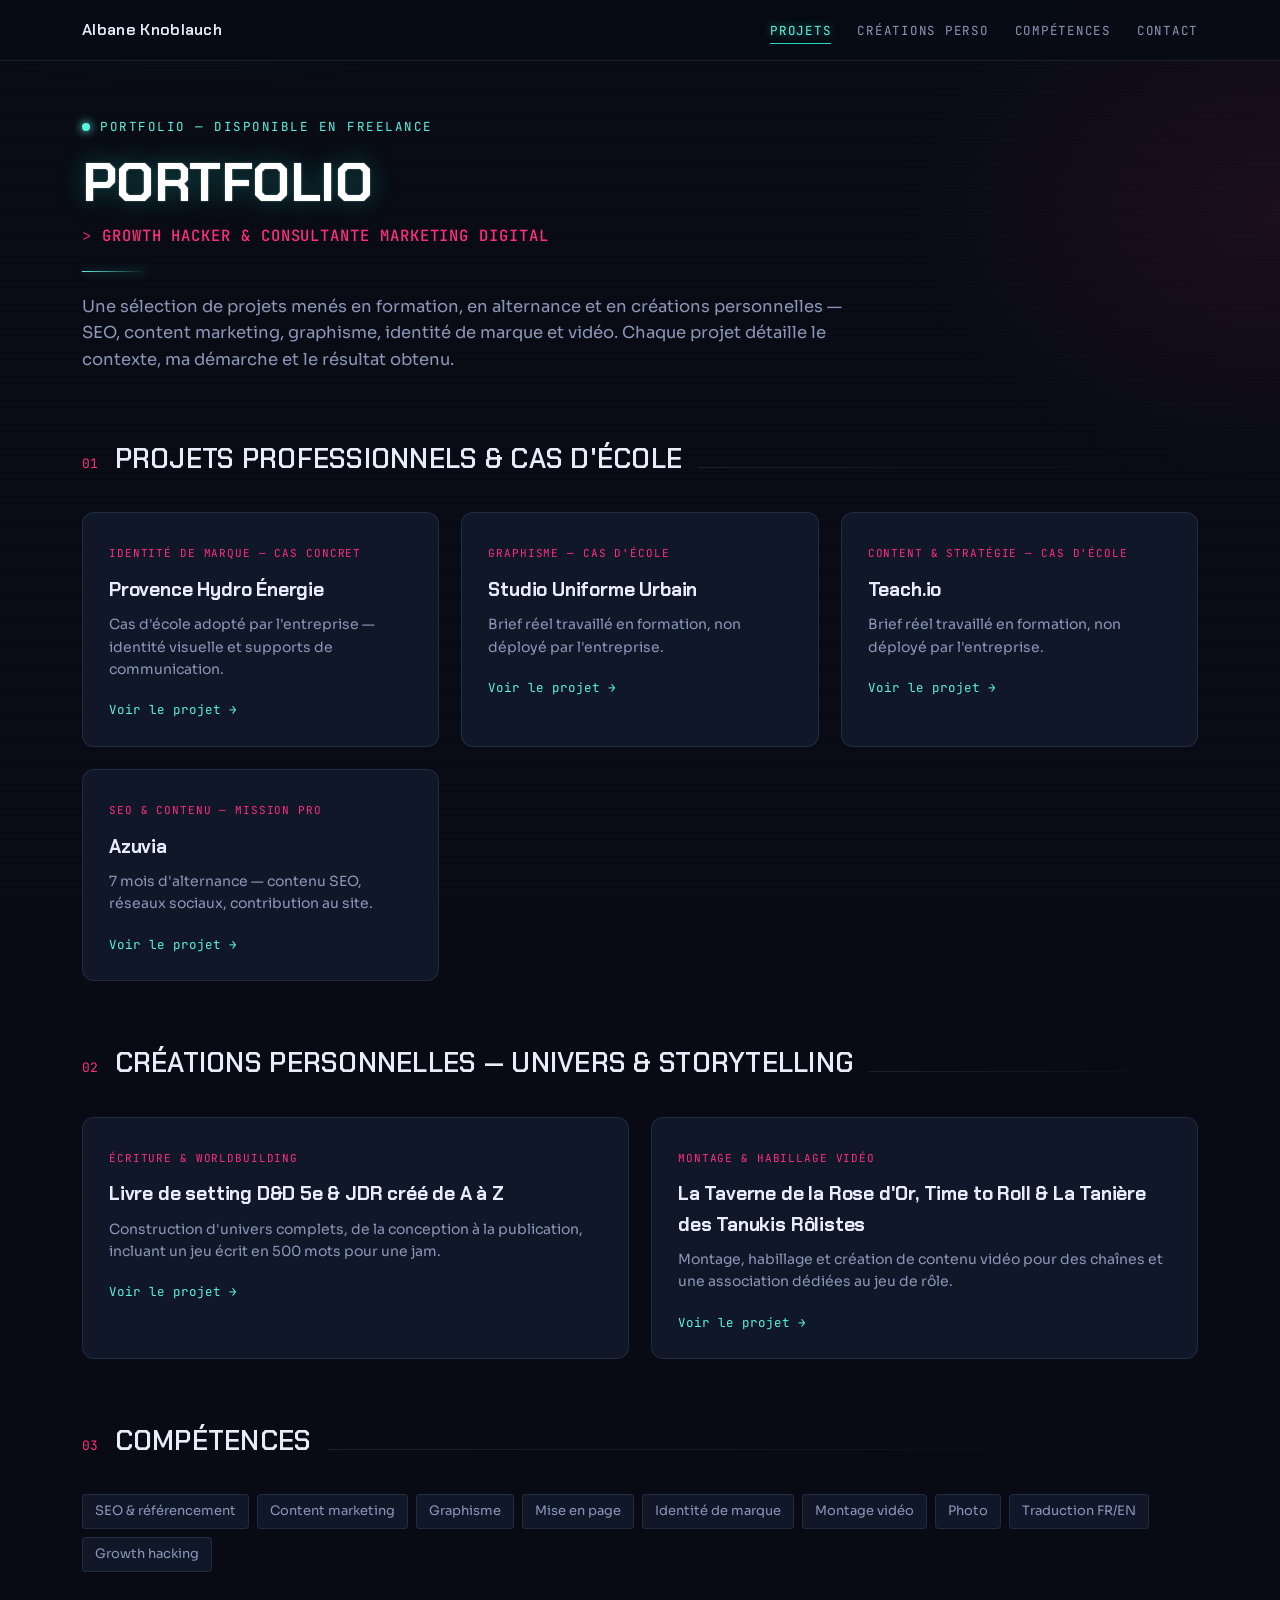
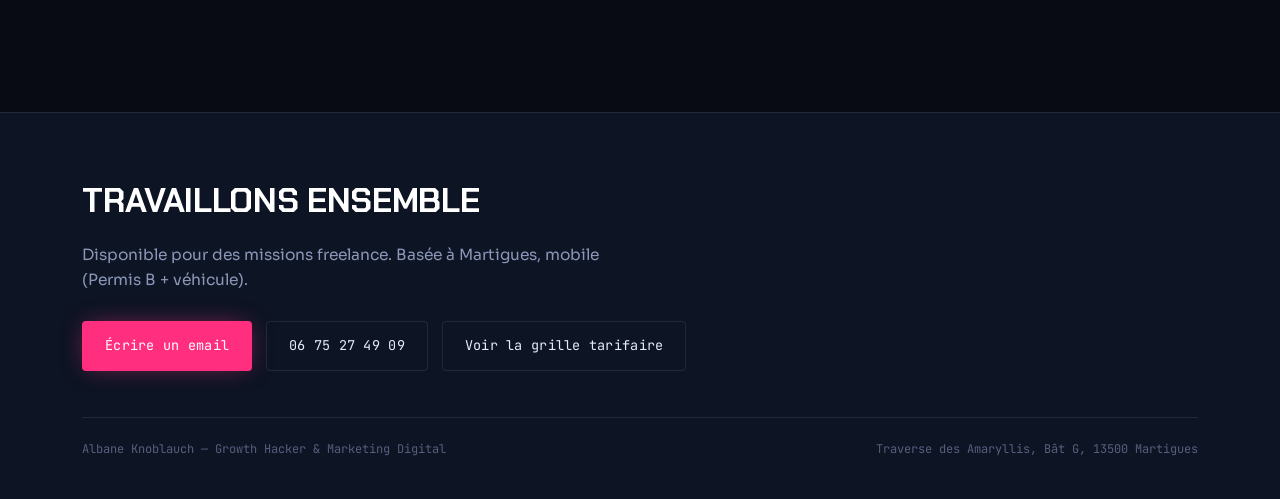
==== index.html @ 34a02491 "Add files via upload" ====
<!DOCTYPE html>
<html lang="fr">
<head>
<meta charset="UTF-8">
<meta name="viewport" content="width=device-width, initial-scale=1.0">
<title>Albane Knoblauch — Portfolio</title>
<link rel="preconnect" href="https://fonts.googleapis.com">
<link rel="preconnect" href="https://fonts.gstatic.com" crossorigin>
<link href="https://fonts.googleapis.com/css2?family=Chakra+Petch:wght@400;500;600;700&family=Sora:wght@400;500;600;700;800&family=JetBrains+Mono:wght@400;500;600&display=swap" rel="stylesheet">
<link rel="stylesheet" href="styles.css">
</head>
<body>

<nav class="sitenav">
  <div class="sitenav-inner">
    <a class="nav-name" href="index.html">Albane Knoblauch</a>
    <ul class="nav-links">
      <li><a href="#projets" class="active">Projets</a></li>
      <li><a href="#creations">Créations perso</a></li>
      <li><a href="#competences">Compétences</a></li>
      <li><a href="#contact">Contact</a></li>
    </ul>
  </div>
</nav>

<div class="shell">

  <header class="reveal" style="margin-bottom:64px;">
    <div class="eyebrow"><span class="status-dot"></span>Portfolio — Disponible en freelance</div>
    <h1 class="name">Portfolio</h1>
    <div class="role">Growth Hacker &amp; Consultante Marketing Digital</div>
    <div class="hero-rule"></div>
    <p class="bio">Une sélection de projets menés en formation, en alternance et en créations personnelles — SEO, content marketing, graphisme, identité de marque et vidéo. Chaque projet détaille le contexte, ma démarche et le résultat obtenu.</p>
  </header>

  <section class="section" id="projets">
    <div class="section-head reveal">
      <span class="section-num mono">01</span>
      <h2>Projets professionnels &amp; cas d'école</h2>
      <span class="section-line"></span>
    </div>
    <div class="project-grid reveal">

      <a class="project-card" href="projets/provence-hydro-energie.html">
        <span class="tag">Identité de marque — Cas concret</span>
        <h3>Provence Hydro Énergie</h3>
        <p>Cas d'école adopté par l'entreprise — identité visuelle et supports de communication.</p>
        <span class="arrow">Voir le projet →</span>
      </a>

      <a class="project-card" href="projets/studio-uniforme-urbain.html">
        <span class="tag">Graphisme — Cas d'école</span>
        <h3>Studio Uniforme Urbain</h3>
        <p>Brief réel travaillé en formation, non déployé par l'entreprise.</p>
        <span class="arrow">Voir le projet →</span>
      </a>

      <a class="project-card" href="projets/teach-io.html">
        <span class="tag">Content &amp; stratégie — Cas d'école</span>
        <h3>Teach.io</h3>
        <p>Brief réel travaillé en formation, non déployé par l'entreprise.</p>
        <span class="arrow">Voir le projet →</span>
      </a>

      <a class="project-card" href="projets/azuvia.html">
        <span class="tag">SEO &amp; contenu — Mission pro</span>
        <h3>Azuvia</h3>
        <p>7 mois d'alternance — contenu SEO, réseaux sociaux, contribution au site.</p>
        <span class="arrow">Voir le projet →</span>
      </a>

    </div>
  </section>

  <section class="section" id="creations">
    <div class="section-head reveal">
      <span class="section-num mono">02</span>
      <h2>Créations personnelles — univers &amp; storytelling</h2>
      <span class="section-line"></span>
    </div>
    <div class="project-grid reveal">

      <a class="project-card" href="projets/jdr-univers.html">
        <span class="tag">Écriture &amp; worldbuilding</span>
        <h3>Livre de setting D&amp;D 5e &amp; JDR créé de A à Z</h3>
        <p>Construction d'univers complets, de la conception à la publication, incluant un jeu écrit en 500 mots pour une jam.</p>
        <span class="arrow">Voir le projet →</span>
      </a>

      <a class="project-card" href="projets/video-jdr.html">
        <span class="tag">Montage &amp; habillage vidéo</span>
        <h3>La Taverne de la Rose d'Or, Time to Roll &amp; La Tanière des Tanukis Rôlistes</h3>
        <p>Montage, habillage et création de contenu vidéo pour des chaînes et une association dédiées au jeu de rôle.</p>
        <span class="arrow">Voir le projet →</span>
      </a>

    </div>
  </section>

  <section class="section" id="competences">
    <div class="section-head reveal">
      <span class="section-num mono">03</span>
      <h2>Compétences</h2>
      <span class="section-line"></span>
    </div>
    <div class="pill-list reveal">
      <span class="pill">SEO &amp; référencement</span>
      <span class="pill">Content marketing</span>
      <span class="pill">Graphisme</span>
      <span class="pill">Mise en page</span>
      <span class="pill">Identité de marque</span>
      <span class="pill">Montage vidéo</span>
      <span class="pill">Photo</span>
      <span class="pill">Traduction FR/EN</span>
      <span class="pill">Growth hacking</span>
    </div>
  </section>

</div>

<footer id="contact">
  <div class="footer-inner">
    <h2>Travaillons ensemble</h2>
    <p class="lead">Disponible pour des missions freelance. Basée à Martigues, mobile (Permis B + véhicule).</p>
    <div class="footer-actions">
      <a class="btn btn-primary" href="mailto:albane.lobreau@gmail.com">Écrire un email</a>
      <a class="btn btn-ghost" href="tel:+33675274909">06 75 27 49 09</a>
      <a class="btn btn-ghost" href="[LIEN_GRILLE_TARIFAIRE]">Voir la grille tarifaire</a>
    </div>
    <div class="footer-bottom">
      <span>Albane Knoblauch — Growth Hacker &amp; Marketing Digital</span>
      <span>Traverse des Amaryllis, Bât G, 13500 Martigues</span>
    </div>
  </div>
</footer>

<script>
const revealEls = document.querySelectorAll('.reveal');
if('IntersectionObserver' in window){
  const io = new IntersectionObserver((entries)=>{
    entries.forEach(e=>{ if(e.isIntersecting){ e.target.classList.add('in-view'); io.unobserve(e.target); } });
  }, {threshold:0.12});
  revealEls.forEach(el=> io.observe(el));
} else {
  revealEls.forEach(el=> el.classList.add('in-view'));
}
</script>
</body>
</html>
---- styles.css ----
:root{
  --paper:#080B14;
  --paper-alt:#0D1424;
  --card:#0F1729;
  --card-hi:#131D33;
  --ink:#E7ECFB;
  --ink-soft:#8C97B8;
  --ink-faint:#565F7D;
  --teal-deep:#0A2E2C;
  --teal:#22D9C4;
  --teal-bright:#5CF3E0;
  --coral:#FF2E7E;
  --coral-soft:rgba(255,46,126,0.12);
  --line: rgba(140,151,184,0.16);
  --radius: 12px;
  --shell-max: 1180px;
}
*{box-sizing:border-box;}
html{scroll-behavior:smooth;}
@media (prefers-reduced-motion: reduce){
  html{scroll-behavior:auto;}
  *{animation-duration:0.001ms !important; animation-iteration-count:1 !important; transition-duration:0.001ms !important;}
}
body{
  margin:0;
  background:
    radial-gradient(ellipse 900px 500px at 15% -10%, rgba(34,217,196,0.10), transparent 60%),
    radial-gradient(ellipse 700px 500px at 100% 10%, rgba(255,46,126,0.08), transparent 55%),
    var(--paper);
  color:var(--ink);
  font-family:'Sora', sans-serif;
  font-size:16px;
  line-height:1.6;
  -webkit-font-smoothing:antialiased;
  position:relative;
}
body::before{
  content:"";
  position:fixed; inset:0; pointer-events:none; z-index:1;
  background-image:repeating-linear-gradient(to bottom, rgba(231,236,251,0.025) 0px, rgba(231,236,251,0.025) 1px, transparent 1px, transparent 3px);
  opacity:0.5;
}
h1,h2,h3{ font-family:'Chakra Petch', sans-serif; margin:0; color:var(--ink); letter-spacing:-0.01em; }
.mono{ font-family:'JetBrains Mono', monospace; letter-spacing:0.02em; }
a{ color:inherit; }
ul{ margin:0; padding:0; }

/* NAV */
.sitenav{ position:sticky; top:0; z-index:50; background:rgba(8,11,20,0.82); backdrop-filter:blur(10px); border-bottom:1px solid var(--line); }
.sitenav-inner{ max-width:var(--shell-max); margin:0 auto; padding:0 32px; display:flex; align-items:center; justify-content:space-between; height:60px; }
.nav-name{ font-family:'Chakra Petch', sans-serif; font-weight:600; font-size:16px; letter-spacing:0.02em; text-decoration:none; }
.nav-links{ display:flex; gap:26px; list-style:none; margin:0; padding:0; }
.nav-links a{ text-decoration:none; font-size:12.5px; font-family:'JetBrains Mono', monospace; color:var(--ink-soft); text-transform:uppercase; letter-spacing:0.06em; padding-bottom:4px; border-bottom:1px solid transparent; transition:color .2s, border-color .2s, text-shadow .2s; }
.nav-links a:hover, .nav-links a.active{ color:var(--teal-bright); border-color:var(--teal); text-shadow:0 0 10px rgba(92,243,224,0.5); }
@media (max-width:900px){ .nav-links{display:none;} }

/* SHELL */
.shell{ max-width:var(--shell-max); margin:0 auto; padding:56px 32px 80px; position:relative; z-index:2; }
@media (max-width:900px){ .shell{ padding:36px 24px 60px; } }

/* HERO */
.eyebrow{ font-family:'JetBrains Mono', monospace; font-size:12.5px; color:var(--teal-bright); text-transform:uppercase; letter-spacing:0.12em; margin-bottom:18px; display:flex; align-items:center; gap:10px; }
.status-dot{ width:8px; height:8px; border-radius:50%; background:var(--teal-bright); box-shadow:0 0 0 0 rgba(92,243,224,0.55), 0 0 8px 1px rgba(92,243,224,0.8); animation:pulse 2.4s infinite; flex-shrink:0; }
@keyframes pulse{ 0%{box-shadow:0 0 0 0 rgba(92,243,224,0.45), 0 0 8px 1px rgba(92,243,224,0.8);} 70%{box-shadow:0 0 0 8px rgba(92,243,224,0), 0 0 8px 1px rgba(92,243,224,0.8);} 100%{box-shadow:0 0 0 0 rgba(92,243,224,0), 0 0 8px 1px rgba(92,243,224,0.8);} }
h1.name{ font-size:clamp(34px, 5vw, 54px); font-weight:700; line-height:1.02; text-transform:uppercase; color:#fff; text-shadow:0 0 24px rgba(34,217,196,0.35), 0 0 2px rgba(255,255,255,0.4); }
.role{ font-family:'JetBrains Mono', monospace; font-weight:500; font-size:clamp(13.5px, 1.6vw, 15.5px); color:var(--coral); margin-top:14px; text-transform:uppercase; letter-spacing:0.06em; }
.role::before{ content:"> "; opacity:0.7; }
.hero-rule{ margin:22px 0; height:1px; width:64px; background:linear-gradient(to right, var(--teal-bright), transparent); box-shadow:0 0 8px rgba(92,243,224,0.6); }
.bio{ max-width:64ch; color:var(--ink-soft); font-size:16.5px; }

/* SECTION */
.section{ margin-bottom:60px; }
.section-head{ display:flex; align-items:baseline; gap:16px; margin-bottom:32px; }
.section-num{ font-family:'JetBrains Mono', monospace; color:var(--coral); font-size:13px; }
.section-head h2{ font-size:clamp(22px,2.6vw,27px); font-weight:600; text-transform:uppercase; letter-spacing:0.01em; }
.section-line{ flex:1; height:1px; background:linear-gradient(to right, var(--line), transparent); }
.reveal{ opacity:0; transform:translateY(18px); transition:opacity .6s ease, transform .6s ease; }
.reveal.in-view{ opacity:1; transform:translateY(0); }

/* PROJECT CARDS (index grid) */
.project-grid{ display:grid; grid-template-columns:repeat(auto-fit, minmax(300px,1fr)); gap:22px; }
.project-card{ display:block; text-decoration:none; background:var(--card); border:1px solid var(--line); border-radius:var(--radius); padding:26px 26px 24px; transition:border-color .25s, transform .25s, box-shadow .25s; position:relative; overflow:hidden; }
.project-card:hover{ border-color:var(--teal); transform:translateY(-3px); box-shadow:0 12px 30px -14px rgba(34,217,196,0.35); }
.project-card .tag{ font-family:'JetBrains Mono', monospace; font-size:11px; color:var(--coral); text-transform:uppercase; letter-spacing:0.08em; margin-bottom:12px; display:inline-block; }
.project-card h3{ font-size:19px; margin-bottom:8px; }
.project-card p{ color:var(--ink-soft); font-size:14px; margin:0 0 16px; }
.project-card .arrow{ font-family:'JetBrains Mono', monospace; font-size:12.5px; color:var(--teal-bright); }

/* PILLS */
.pill-list{ display:flex; flex-wrap:wrap; gap:8px; }
.pill{ background:var(--card); border:1px solid var(--line); padding:6px 12px; border-radius:4px; font-size:13px; color:var(--ink-soft); transition:border-color .2s, color .2s; }
.pill:hover{ border-color:var(--teal); color:var(--ink); }

/* PROJECT PAGE SPECIFIC */
.project-hero{ margin-bottom:48px; }
.back-link{ display:inline-flex; align-items:center; gap:8px; font-family:'JetBrains Mono', monospace; font-size:12.5px; color:var(--ink-soft); text-decoration:none; margin-bottom:28px; transition:color .2s; }
.back-link:hover{ color:var(--teal-bright); }
.project-meta{ display:flex; flex-wrap:wrap; gap:10px; margin-bottom:18px; }
.meta-tag{ font-family:'JetBrains Mono', monospace; font-size:12px; color:var(--teal-bright); background:var(--card); border:1px solid var(--line); padding:4px 11px; border-radius:4px; }
.project-title{ font-size:clamp(30px,4.4vw,46px); font-weight:700; text-transform:uppercase; color:#fff; margin-bottom:14px; line-height:1.05; }
.project-sub{ font-family:'JetBrains Mono', monospace; font-size:15px; color:var(--coral); margin-bottom:20px; }
.project-lead{ max-width:70ch; color:var(--ink-soft); font-size:17px; }

.brief-grid{ display:grid; grid-template-columns:repeat(auto-fit, minmax(200px,1fr)); gap:20px; margin-bottom:52px; }
.brief-card{ background:var(--card); border:1px solid var(--line); border-left:2px solid var(--teal-bright); border-radius:8px; padding:18px 20px; }
.brief-card .label{ font-family:'JetBrains Mono', monospace; font-size:11px; text-transform:uppercase; letter-spacing:0.08em; color:var(--ink-faint); margin-bottom:8px; }
.brief-card .value{ font-size:15px; color:var(--ink); font-weight:500; }

.block{ margin-bottom:52px; }
.block h2{ font-size:22px; text-transform:uppercase; margin-bottom:16px; padding-bottom:12px; border-bottom:1px solid var(--line); }
.block p{ color:var(--ink-soft); font-size:16px; max-width:72ch; margin:0 0 14px; }
.block ul{ list-style:none; padding:0; }
.block ul li{ color:var(--ink-soft); font-size:15.5px; padding-left:22px; position:relative; margin-bottom:10px; }
.block ul li::before{ content:"—"; position:absolute; left:0; color:var(--teal-bright); }

.media-frame{ background:var(--card); border:1px dashed var(--line); border-radius:var(--radius); aspect-ratio:16/10; display:flex; align-items:center; justify-content:center; color:var(--ink-faint); font-family:'JetBrains Mono', monospace; font-size:13px; text-align:center; padding:20px; margin-bottom:16px; }
.media-row{ display:grid; grid-template-columns:repeat(auto-fit, minmax(220px,1fr)); gap:16px; margin-bottom:16px; }

.result-grid{ display:grid; grid-template-columns:repeat(auto-fit, minmax(160px,1fr)); gap:18px; }
.result-card{ background:var(--card-hi); border:1px solid var(--line); border-radius:8px; padding:20px; text-align:center; }
.result-card .num{ font-family:'Chakra Petch', sans-serif; font-size:30px; font-weight:700; color:var(--teal-bright); text-shadow:0 0 14px rgba(92,243,224,0.5); }
.result-card .lbl{ font-size:12.5px; color:var(--ink-faint); margin-top:6px; font-family:'JetBrains Mono', monospace; text-transform:uppercase; letter-spacing:0.04em; }

.project-nav{ display:flex; justify-content:space-between; gap:20px; padding-top:32px; border-top:1px solid var(--line); flex-wrap:wrap; }
.project-nav a{ font-family:'JetBrains Mono', monospace; font-size:13px; color:var(--ink-soft); text-decoration:none; transition:color .2s; }
.project-nav a:hover{ color:var(--teal-bright); }

/* FOOTER */
footer{ background:var(--paper-alt); color:var(--ink); padding:60px 0 40px; border-top:1px solid var(--line); position:relative; z-index:2; }
.footer-inner{ max-width:var(--shell-max); margin:0 auto; padding:0 32px; }
footer h2{ color:#fff; font-size:clamp(24px,3.6vw,34px); font-weight:700; text-transform:uppercase; margin-bottom:16px; }
footer p.lead{ color:var(--ink-soft); max-width:48ch; margin-bottom:28px; font-size:15.5px; }
.footer-actions{ display:flex; flex-wrap:wrap; gap:14px; margin-bottom:46px; }
.btn{ font-family:'JetBrains Mono', monospace; font-size:13.5px; padding:13px 22px; border-radius:4px; text-decoration:none; display:inline-flex; align-items:center; gap:8px; letter-spacing:0.02em; border:1px solid transparent; cursor:pointer; }
.btn-primary{ background:var(--coral); color:#fff; box-shadow:0 0 24px -6px rgba(255,46,126,0.6); }
.btn-primary:hover{ background:#ff5296; }
.btn-ghost{ background:transparent; color:var(--ink); border-color:var(--line); }
.btn-ghost:hover{ border-color:var(--teal); color:var(--teal-bright); }
.footer-bottom{ display:flex; flex-wrap:wrap; justify-content:space-between; gap:12px; padding-top:22px; border-top:1px solid var(--line); font-size:12px; color:var(--ink-faint); font-family:'JetBrains Mono', monospace; }
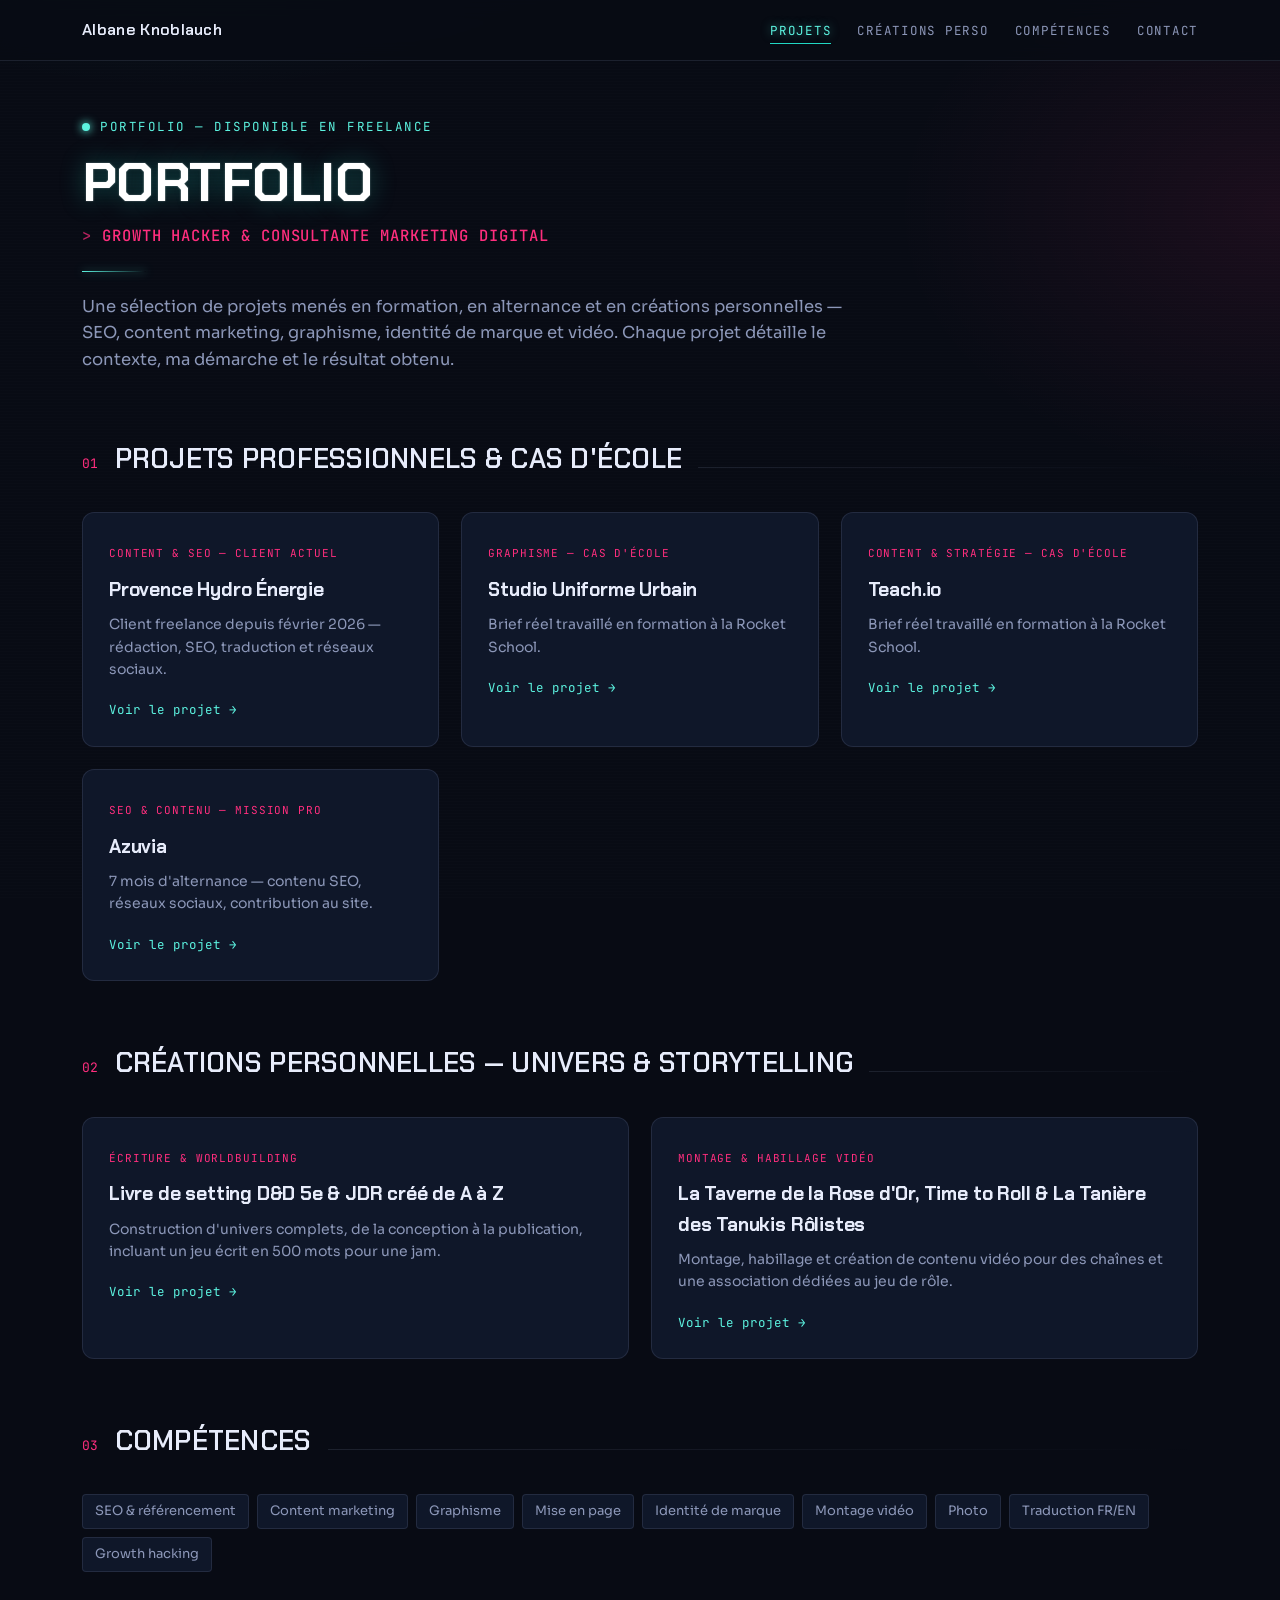
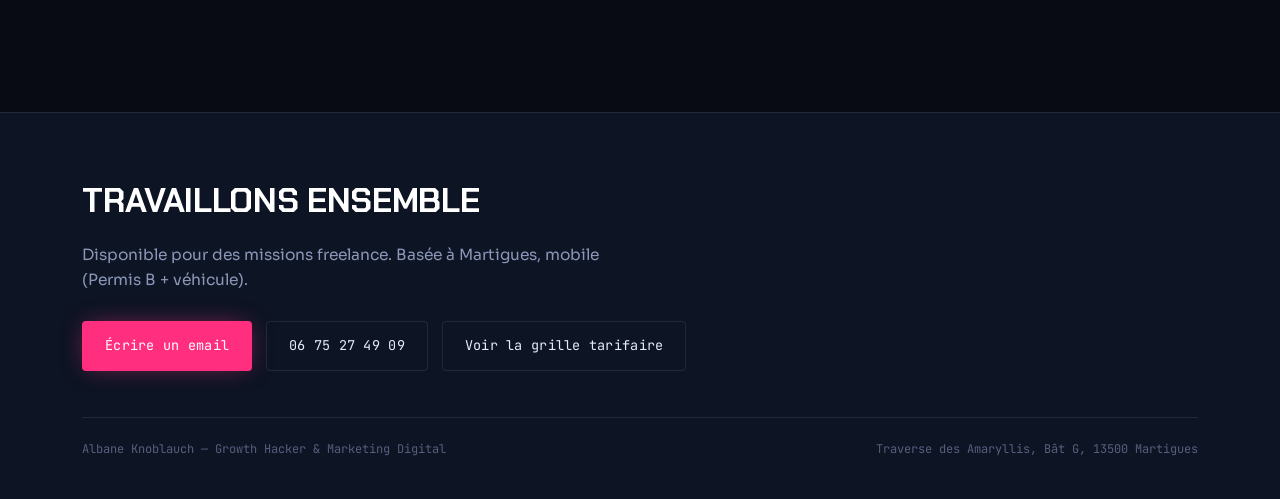
==== commit bf544d75: "Add files via upload" ====
--- a/index.html
+++ b/index.html
@@ -42,23 +42,23 @@
     <div class="project-grid reveal">
 
       <a class="project-card" href="projets/provence-hydro-energie.html">
-        <span class="tag">Identité de marque — Cas concret</span>
+        <span class="tag">Content &amp; SEO — Client actuel</span>
         <h3>Provence Hydro Énergie</h3>
-        <p>Cas d'école adopté par l'entreprise — identité visuelle et supports de communication.</p>
+        <p>Client freelance depuis février 2026 — rédaction, SEO, traduction et réseaux sociaux.</p>
         <span class="arrow">Voir le projet →</span>
       </a>
 
       <a class="project-card" href="projets/studio-uniforme-urbain.html">
         <span class="tag">Graphisme — Cas d'école</span>
         <h3>Studio Uniforme Urbain</h3>
-        <p>Brief réel travaillé en formation, non déployé par l'entreprise.</p>
+        <p>Brief réel travaillé en formation à la Rocket School.</p>
         <span class="arrow">Voir le projet →</span>
       </a>
 
       <a class="project-card" href="projets/teach-io.html">
         <span class="tag">Content &amp; stratégie — Cas d'école</span>
         <h3>Teach.io</h3>
-        <p>Brief réel travaillé en formation, non déployé par l'entreprise.</p>
+        <p>Brief réel travaillé en formation à la Rocket School.</p>
         <span class="arrow">Voir le projet →</span>
       </a>
 
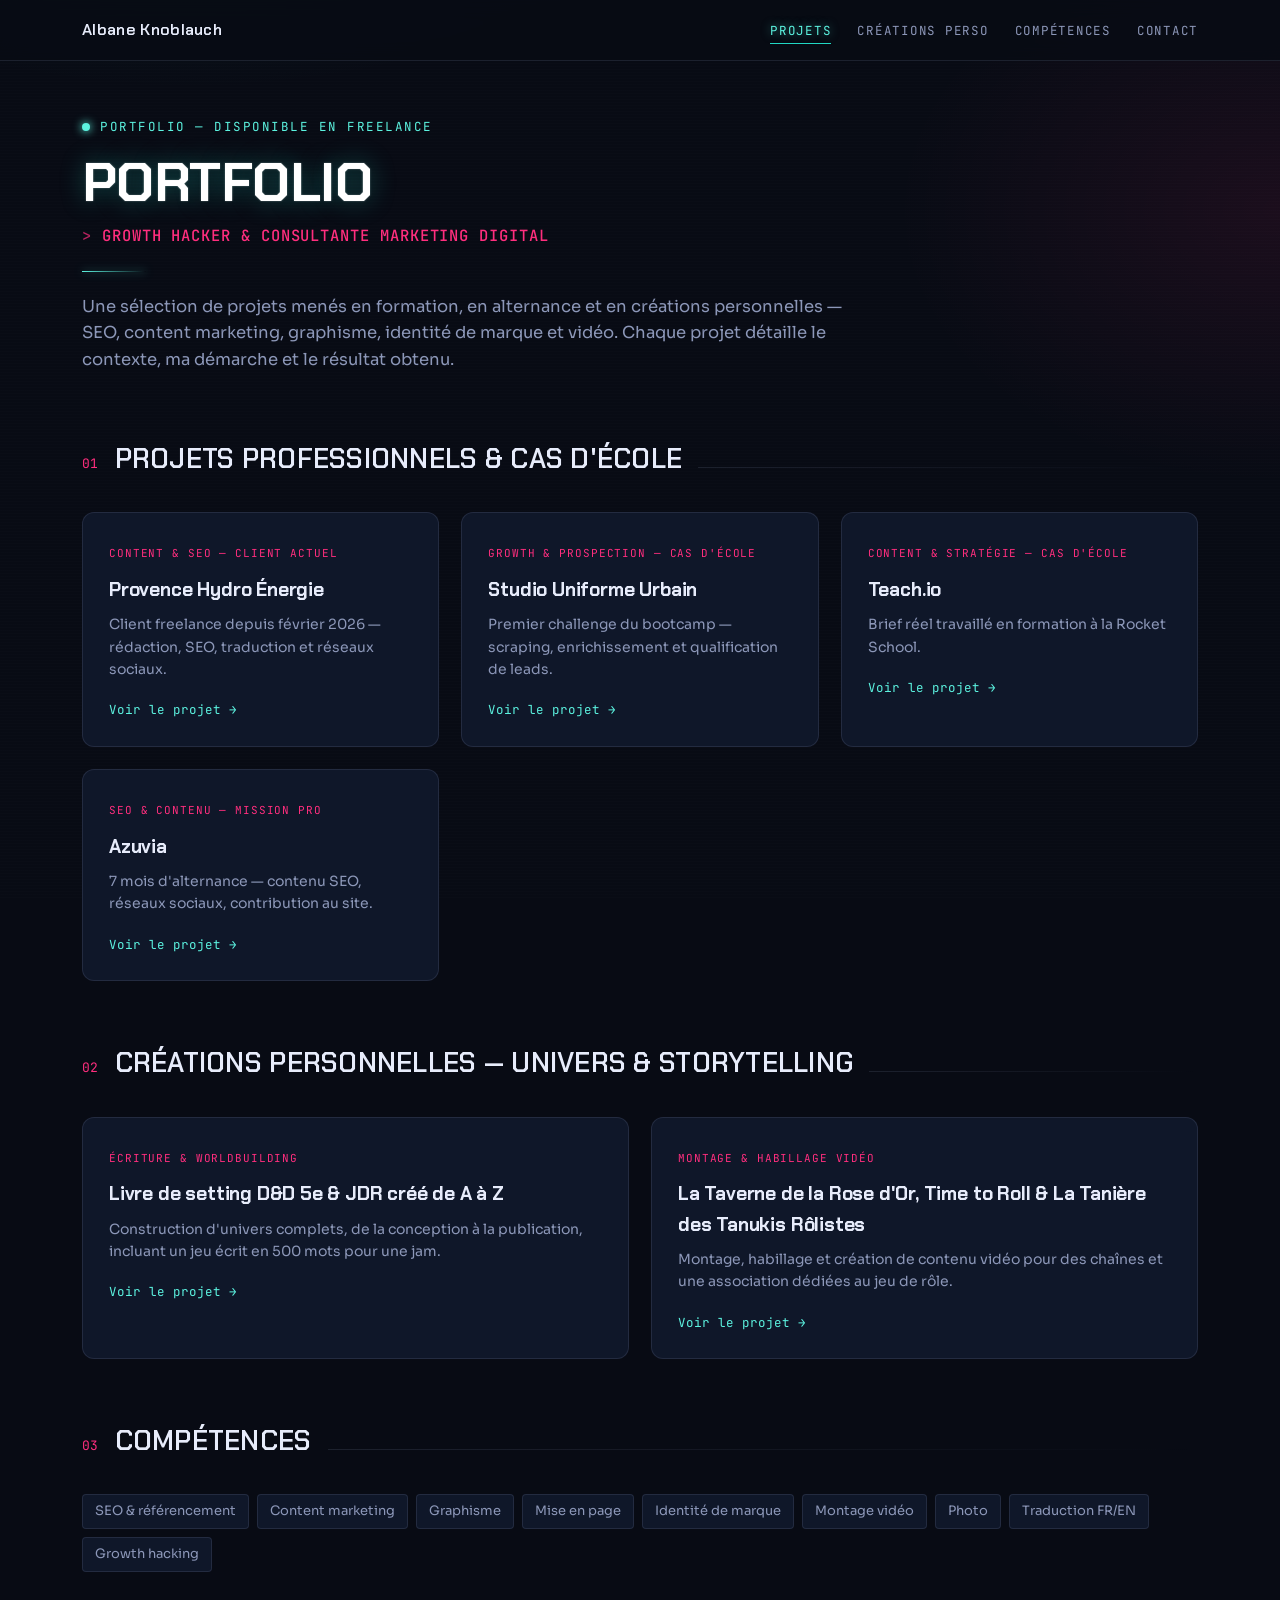
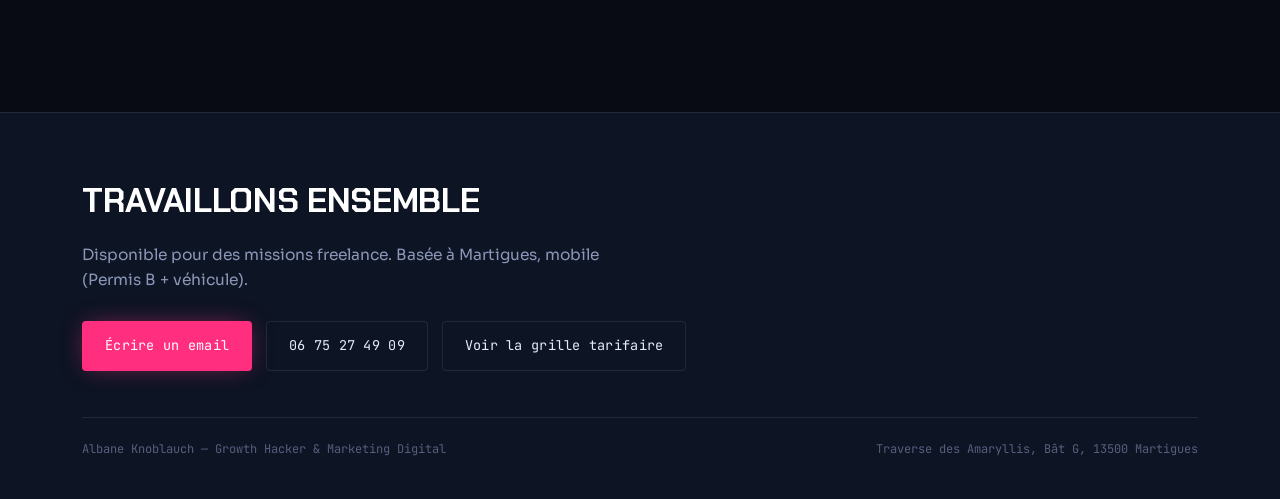
==== commit c1aa0d48: "Add files via upload" ====
--- a/index.html
+++ b/index.html
@@ -49,9 +49,9 @@
       </a>
 
       <a class="project-card" href="projets/studio-uniforme-urbain.html">
-        <span class="tag">Graphisme — Cas d'école</span>
+        <span class="tag">Growth &amp; prospection — Cas d'école</span>
         <h3>Studio Uniforme Urbain</h3>
-        <p>Brief réel travaillé en formation à la Rocket School.</p>
+        <p>Premier challenge du bootcamp — scraping, enrichissement et qualification de leads.</p>
         <span class="arrow">Voir le projet →</span>
       </a>
 
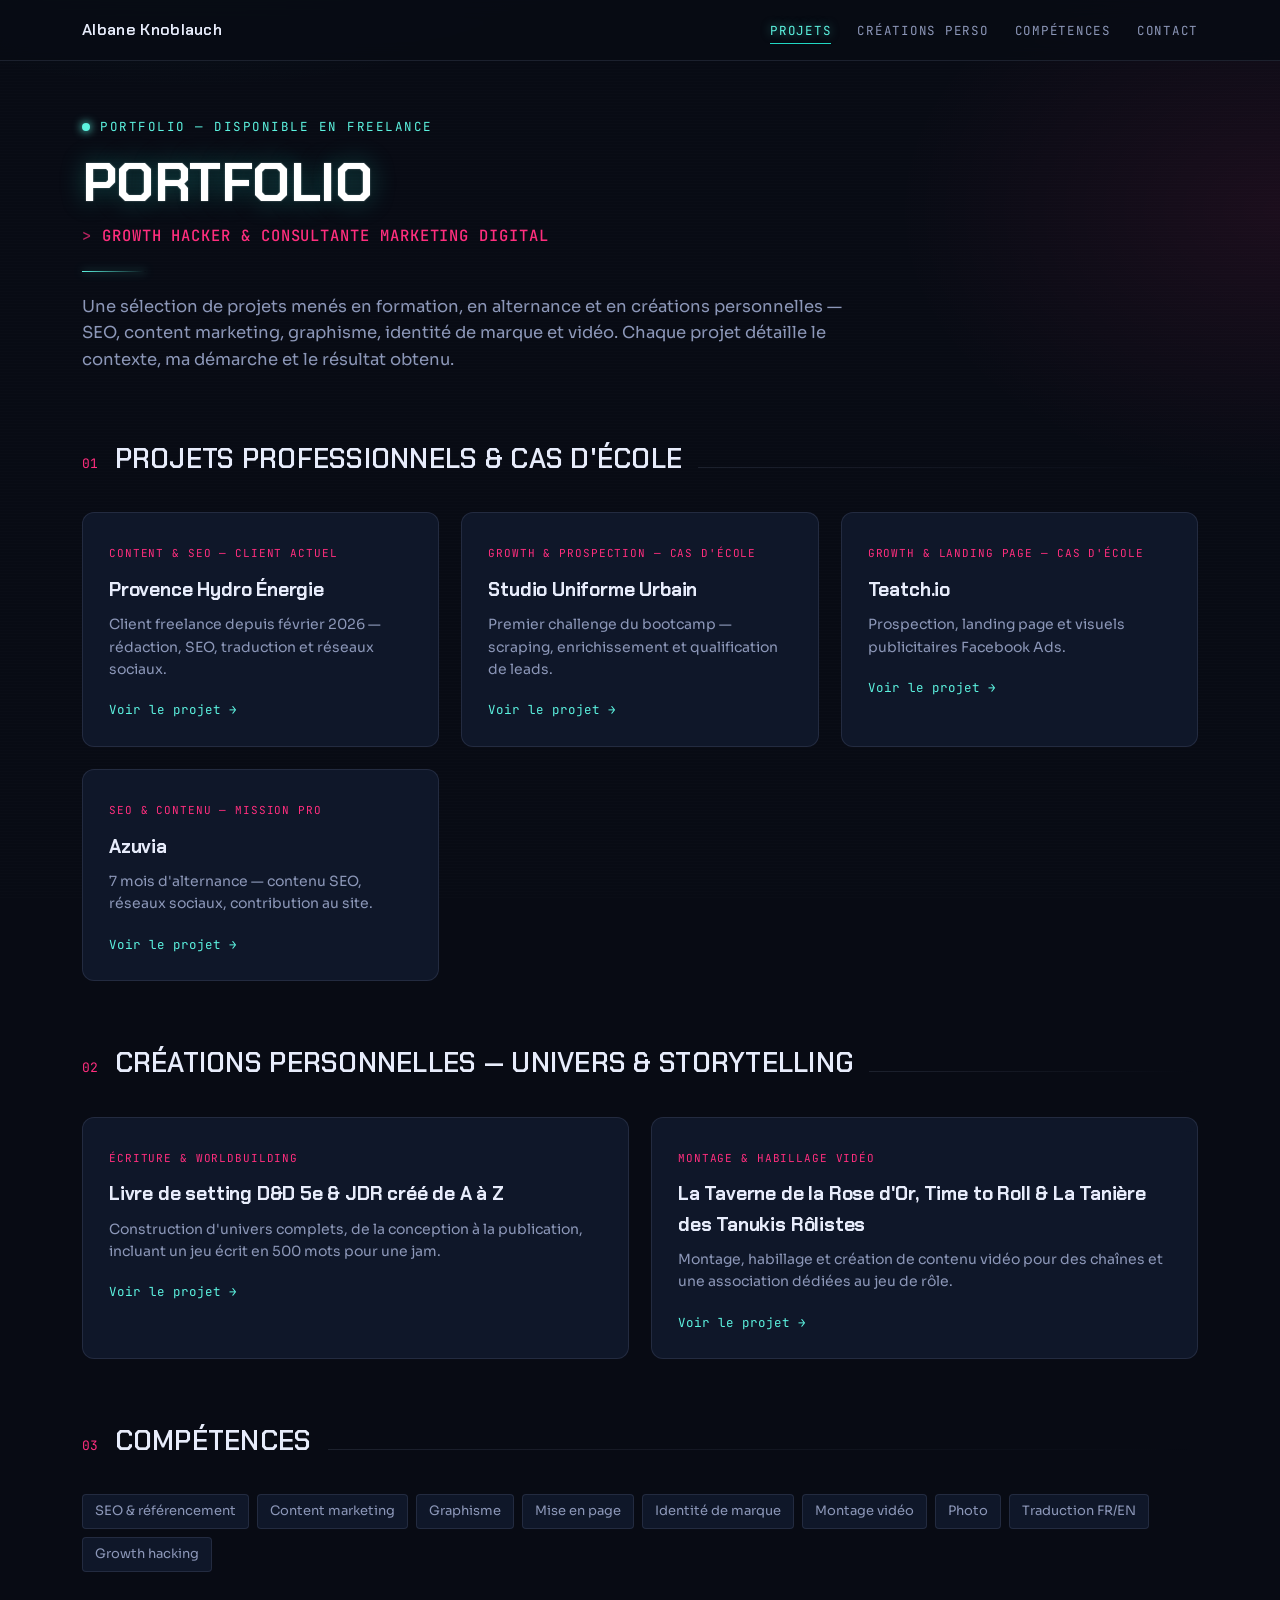
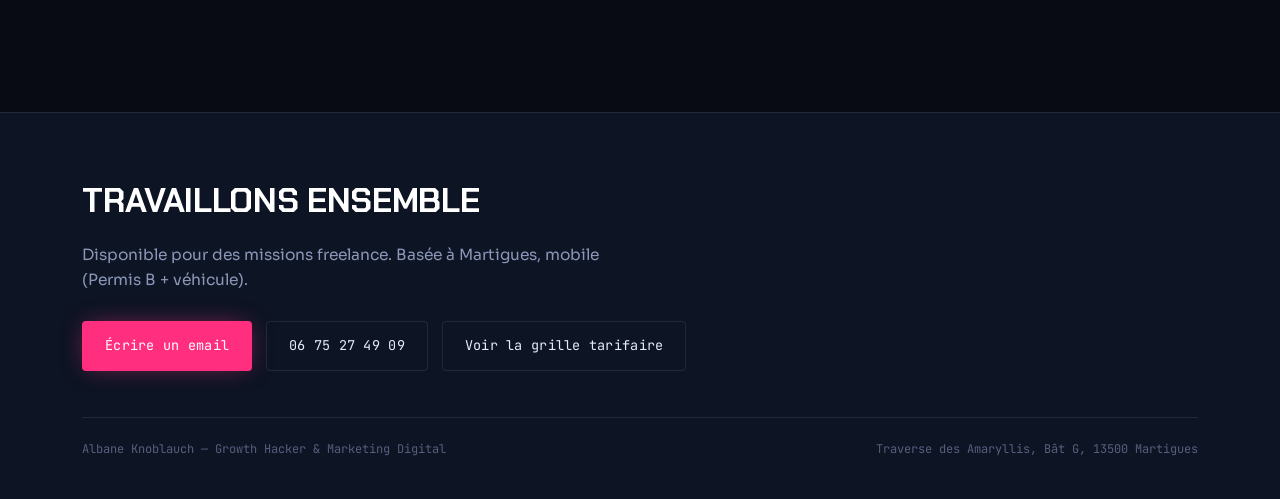
==== commit 91b3cb1c: "Add files via upload" ====
--- a/index.html
+++ b/index.html
@@ -56,9 +56,9 @@
       </a>
 
       <a class="project-card" href="projets/teach-io.html">
-        <span class="tag">Content &amp; stratégie — Cas d'école</span>
-        <h3>Teach.io</h3>
-        <p>Brief réel travaillé en formation à la Rocket School.</p>
+        <span class="tag">Growth &amp; landing page — Cas d'école</span>
+        <h3>Teatch.io</h3>
+        <p>Prospection, landing page et visuels publicitaires Facebook Ads.</p>
         <span class="arrow">Voir le projet →</span>
       </a>
 
--- a/styles.css
+++ b/styles.css
@@ -113,8 +113,10 @@
 .block ul li{ color:var(--ink-soft); font-size:15.5px; padding-left:22px; position:relative; margin-bottom:10px; }
 .block ul li::before{ content:"—"; position:absolute; left:0; color:var(--teal-bright); }
 
-.media-frame{ background:var(--card); border:1px dashed var(--line); border-radius:var(--radius); aspect-ratio:16/10; display:flex; align-items:center; justify-content:center; color:var(--ink-faint); font-family:'JetBrains Mono', monospace; font-size:13px; text-align:center; padding:20px; margin-bottom:16px; }
-.media-row{ display:grid; grid-template-columns:repeat(auto-fit, minmax(220px,1fr)); gap:16px; margin-bottom:16px; }
+.media-frame{ background:var(--card); border:1px dashed var(--line); border-radius:var(--radius); display:flex; align-items:center; justify-content:center; color:var(--ink-faint); font-family:'JetBrains Mono', monospace; font-size:13px; text-align:center; padding:14px; margin:0 auto 16px; width:fit-content; max-width:100%; min-height:160px; min-width:240px; }
+.media-frame img{ display:block; max-width:420px; max-height:460px; width:auto; height:auto; border-radius:calc(var(--radius) - 4px); }
+.media-row{ display:flex; flex-wrap:wrap; justify-content:center; gap:16px; margin-bottom:16px; }
+.media-row .media-frame{ margin:0; }
 
 .result-grid{ display:grid; grid-template-columns:repeat(auto-fit, minmax(160px,1fr)); gap:18px; }
 .result-card{ background:var(--card-hi); border:1px solid var(--line); border-radius:8px; padding:20px; text-align:center; }
